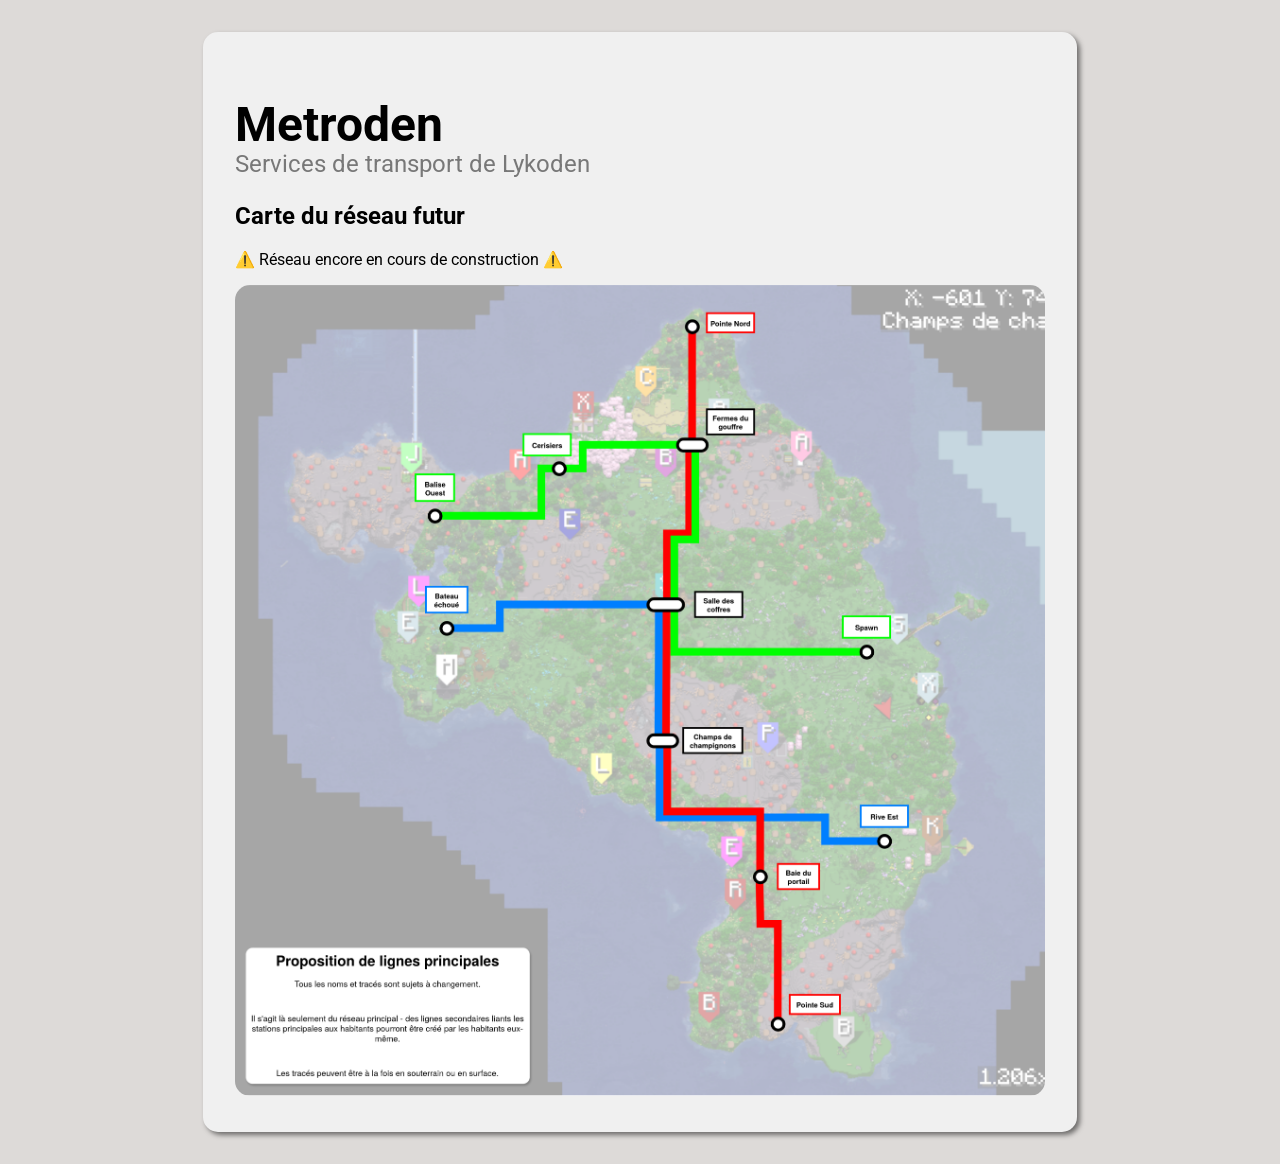
==== index.html @ 004fe8bf "feat: ajout du site" ====
<!DOCTYPE html>
<html lang="en">

<head>
    <meta charset="UTF-8">
    <meta name="viewport" content="width=device-width, initial-scale=1.0">
    <title>Metroden - Lykoden</title>
    <link rel="shortcut icon" href="https://avatars.githubusercontent.com/u/197493617?s=48&v=4" type="image/x-icon">
    <link rel="stylesheet" href="/assets/style.css">
</head>

<body>
    <main>
        <h1>Metroden</h1>
        <p class="subtitle">Services de transport de Lykoden</p>
        <!-- <h2>Carte du réseau actuel</h2> -->
        <!-- <img src="/assets/img/plan_metroden" alt="carte du réseau actuel"> -->
        <h2>Carte du réseau futur</h2>
        <p>⚠️ Réseau encore en cours de construction ⚠️</p>
        <img src="/assets/img/proposition_metroden.png" alt="carte du réseau futur">
    </main>
</body>

</html>
---- assets/style.css ----
/* Import Google font */

@import url('https://fonts.googleapis.com/css2?family=Roboto:ital,wght@0,100..900;1,100..900&display=swap');

/* Variables */

:root {
    --text: black;
    --text-lighter: rgba(0, 0, 0, 0.5);
    --body: rgb(221, 218, 216);
    --main: rgb(240, 240, 240);
    --border-radius: 15px;
    --accent: rgb(0, 176, 111);
    --shadow: rgba(0, 0, 0, 0.5) 3px 3px 5px;
}

@media (prefers-color-scheme: dark) {
    :root {
        --text: rgb(220, 220, 220);
        --text-lighter: rgba(255, 255, 255, 0.5);
        --body: rgb(26, 24, 23);
        --main: rgb(46, 46, 46);
        --link: rgb(228, 153, 41);
        --accent: rgb(0, 221, 140);
        --shadow: rgba(0, 176, 111, 0.384) 3px 3px 5px;
    }
}

/* El style */

* {
    font-family: Roboto, 'Gill Sans', 'Gill Sans MT', Calibri, 'Trebuchet MS', sans-serif;
    color: var(--text);
}

h1 {
    font-size: 3em;
}

.subtitle {
    color: var(--text-lighter);
    font-size: 1.5em;
    margin-top: -35px;
}

body {
    background-color: var(--body);
    margin: 0;
    display: flex;
    justify-content: center;
}

main {
    background-color: var(--main);
    border-radius: var(--border-radius);
    margin: 2em;
    padding: 2em;
    box-shadow: var(--shadow);
}

img {
    width: 100%;
    max-width: 90vh;
    border-radius: var(--border-radius);
    margin: auto;
}
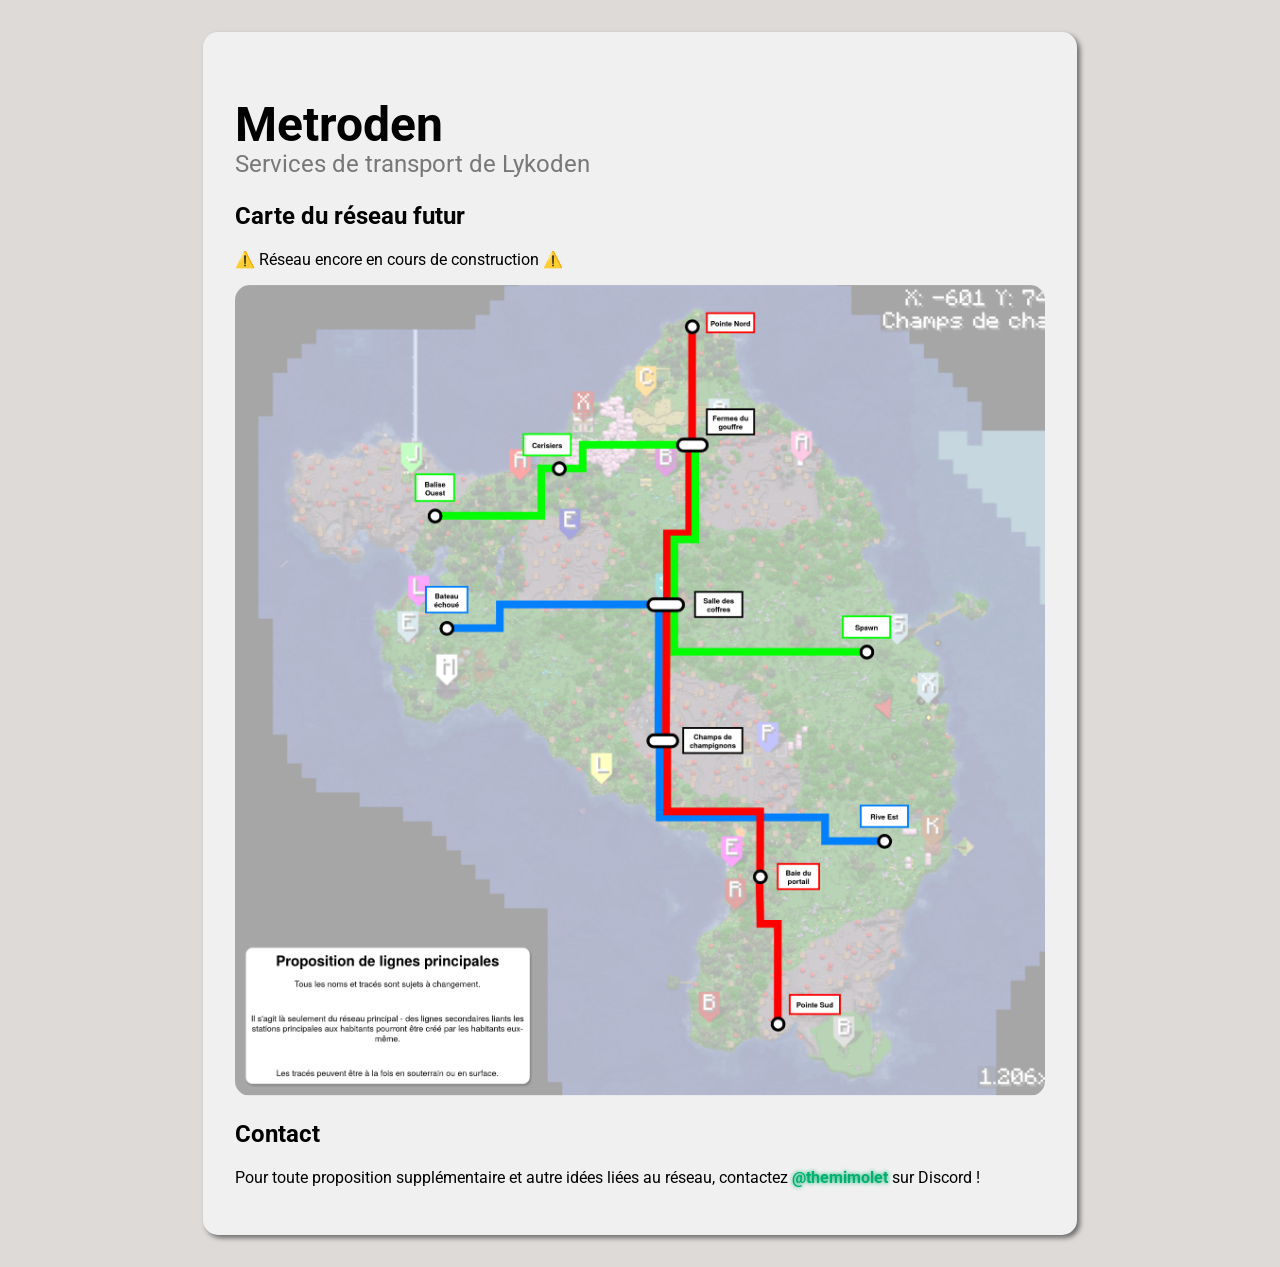
==== commit 7b82cf8a: "feat: ajout d'un lien pour ouvrir la carte en grand + espace contact" ====
--- a/index.html
+++ b/index.html
@@ -6,7 +6,7 @@
     <meta name="viewport" content="width=device-width, initial-scale=1.0">
     <title>Metroden - Lykoden</title>
     <link rel="shortcut icon" href="https://avatars.githubusercontent.com/u/197493617?s=48&v=4" type="image/x-icon">
-    <link rel="stylesheet" href="/assets/style.css">
+    <link rel="stylesheet" href="./assets/style.css">
 </head>
 
 <body>
@@ -17,7 +17,13 @@
         <!-- <img src="/assets/img/plan_metroden" alt="carte du réseau actuel"> -->
         <h2>Carte du réseau futur</h2>
         <p>⚠️ Réseau encore en cours de construction ⚠️</p>
-        <img src="/assets/img/proposition_metroden.png" alt="carte du réseau futur">
+        <a href="./assets/img/proposition_metroden.png">
+            <img src="./assets/img/proposition_metroden.png" alt="carte du réseau futur">
+        </a>
+        <h2>Contact</h2>
+        <p>Pour toute proposition supplémentaire et autre idées liées au réseau, contactez <span
+                class="discord-id">@themimolet</span> sur
+            Discord !</p>
     </main>
 </body>
 
--- a/assets/style.css
+++ b/assets/style.css
@@ -63,4 +63,10 @@
     max-width: 90vh;
     border-radius: var(--border-radius);
     margin: auto;
+}
+
+.discord-id {
+    font-weight: bolder;
+    color: var(--accent);
+    text-shadow: var(--accent) 0px 0px 4px;
 }
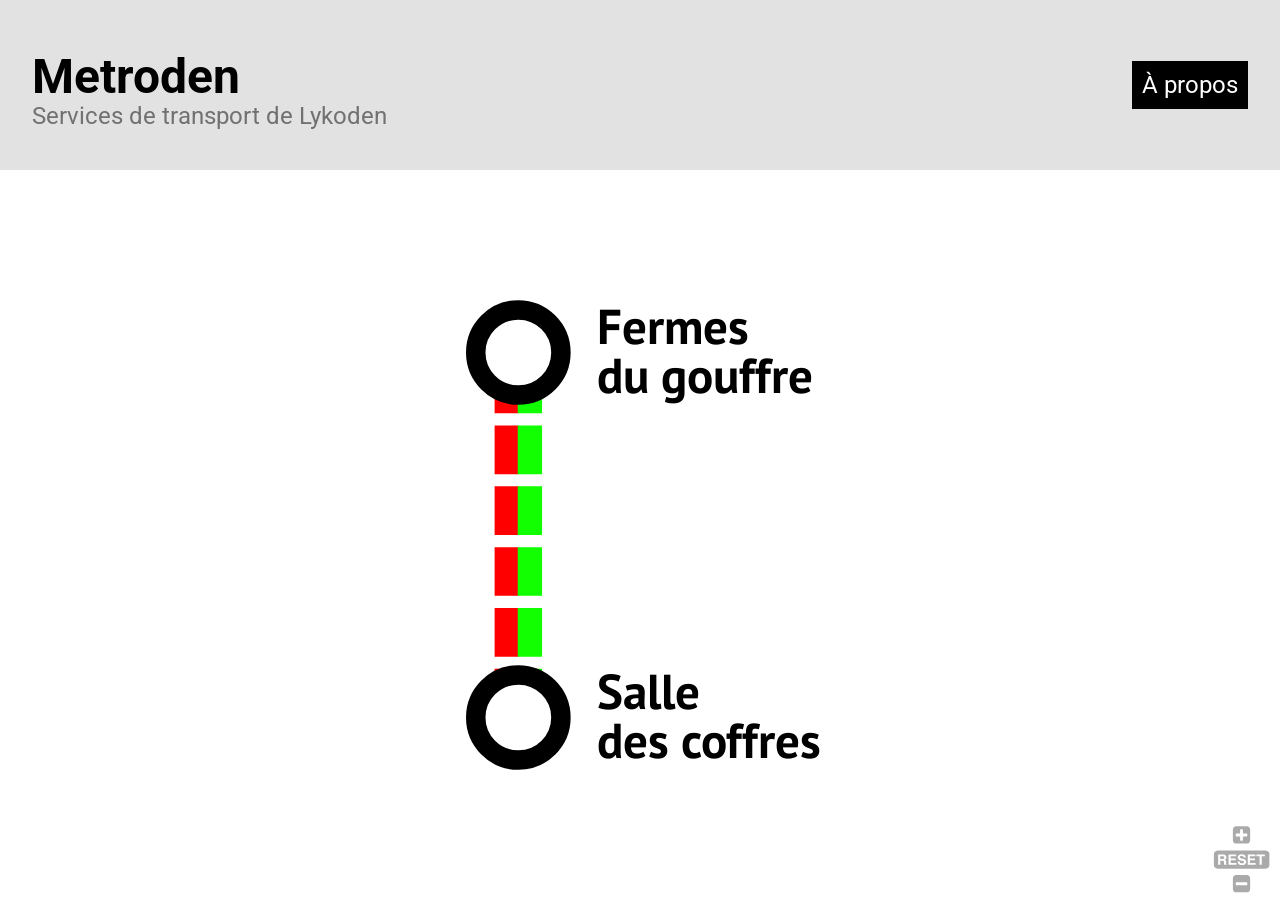
==== commit 3a509ea5: "feat: remaniement du site - carte interactive + page à propos" ====
--- a/index.html
+++ b/index.html
@@ -4,27 +4,64 @@
 <head>
     <meta charset="UTF-8">
     <meta name="viewport" content="width=device-width, initial-scale=1.0">
-    <title>Metroden - Lykoden</title>
+    <title>Metroden</title>
     <link rel="shortcut icon" href="https://avatars.githubusercontent.com/u/197493617?s=48&v=4" type="image/x-icon">
-    <link rel="stylesheet" href="./assets/style.css">
+    <link rel="stylesheet" href="./assets/css/style.css">
+    <script src="./assets/js/svg-pan-zoom.min.js"></script>
 </head>
 
 <body>
     <main>
-        <h1>Metroden</h1>
-        <p class="subtitle">Services de transport de Lykoden</p>
-        <!-- <h2>Carte du réseau actuel</h2> -->
-        <!-- <img src="/assets/img/plan_metroden" alt="carte du réseau actuel"> -->
-        <h2>Carte du réseau futur</h2>
-        <p>⚠️ Réseau encore en cours de construction ⚠️</p>
-        <a href="./assets/img/proposition_metroden.png">
-            <img src="./assets/img/proposition_metroden.png" alt="carte du réseau futur">
-        </a>
-        <h2>Contact</h2>
-        <p>Pour toute proposition supplémentaire et autre idées liées au réseau, contactez <span
-                class="discord-id">@themimolet</span> sur
-            Discord !</p>
+        <header>
+            <div>
+                <h1>Metroden</h1>
+                <p class="subtitle">Services de transport de Lykoden</p>
+            </div>
+            <nav>
+                <a href="./a-propos">À propos</a>
+            </nav>
+        </header>
+
+        <div id="plan-container">
+            <embed id="plan-metroden" type="image/svg+xml" alt="carte du réseau actuel"
+                src="./assets/img/plan_metroden.svg" />
+        </div>
+
     </main>
 </body>
 
+<script>
+
+    // Variable globale pour panZoomPlan
+    let panZoomPlan;
+
+    document.getElementById('plan-metroden').addEventListener('load', function () {
+        panZoomPlan = svgPanZoom(document.getElementById('plan-metroden'), {
+            controlIconsEnabled: true,
+            contain: true,
+            center: true
+        });
+    });
+
+    // Gérer le redimensionnement de la fenêtre
+    window.addEventListener('resize', function () {
+        if (panZoomPlan) {
+            panZoomPlan.resize();
+            panZoomPlan.updateBBox();
+            panZoomPlan.center();
+        }
+    });
+
+    // Gérer le redimensionnement de la boite
+    const resizeObserver = new ResizeObserver(function () {
+        if (panZoomPlan) {
+            panZoomPlan.resize();
+            panZoomPlan.updateBBox();
+            panZoomPlan.center();
+        }
+    });
+
+    resizeObserver.observe(document.getElementById('plan-container'));
+</script>
+
 </html>
--- a/assets/css/style.css
+++ b/assets/css/style.css
@@ -0,0 +1,129 @@
+/* Import Google font */
+
+@import url('https://fonts.googleapis.com/css2?family=Roboto:ital,wght@0,100..900;1,100..900&display=swap');
+
+/* Variables */
+
+:root {
+    --text: black;
+    --text-lighter: rgba(0, 0, 0, 0.5);
+    --header: rgb(226, 226, 226);
+    --body: rgb(254, 254, 254);
+    --main: rgb(240, 240, 240);
+    --border-radius: 15px;
+    --accent: rgb(0, 176, 111);
+    --shadow: rgba(0, 0, 0, 0.5) 3px 3px 5px;
+}
+
+@media (prefers-color-scheme: dark) {
+    :root {
+        --text: rgb(220, 220, 220);
+        --text-lighter: rgba(255, 255, 255, 0.5);
+        --header: rgb(26, 24, 23);
+        --body: rgb(47, 45, 44);
+        --main: rgb(46, 46, 46);
+        --link: rgb(228, 153, 41);
+        --accent: rgb(0, 221, 140);
+        --shadow: rgba(0, 176, 111, 0.384) 3px 3px 5px;
+    }
+}
+
+/* El style */
+
+* {
+    font-family: Roboto, 'Gill Sans', 'Gill Sans MT', Calibri, 'Trebuchet MS', sans-serif;
+    color: var(--text);
+}
+
+body {
+    background-color: var(--body);
+    margin: 0;
+    height: 100%;
+    padding: 0;
+}
+
+main {
+    display: flex;
+    flex-direction: column;
+    height: 100vh;
+}
+
+header {
+    padding: 1em 2em;
+    display: flex;
+    flex-direction: row;
+    justify-content: space-between;
+    align-content: center;
+    background-color: var(--header);
+}
+
+h1 {
+    font-size: 3em;
+}
+
+.subtitle {
+    color: var(--text-lighter);
+    font-size: 1.5em;
+    margin-top: -35px;
+}
+
+nav {
+    display: flex;
+    flex-direction: row;
+    align-self: center;
+}
+
+nav a {
+    font-size: 1.5em;
+    color: var(--body);
+    background-color: var(--text);
+    text-decoration: none;
+    padding: 10px;
+    height: fit-content;
+    transition: background-color 0.25s;
+}
+
+nav a:hover {
+    background-color: var(--accent);
+}
+
+/* Style pour le plan */
+
+#plan-container {
+    flex: 1;
+    overflow: hidden;
+}
+
+#plan-metroden {
+    flex: 1;
+    border: none;
+    width: 100%;
+    height: 100%;
+    background-color: white;
+}
+
+/* Style pour la page à propos */
+
+#a-propos {
+    padding: 1em 2em;
+}
+
+img {
+    width: 100%;
+    max-width: 90vh;
+    border-radius: var(--border-radius);
+}
+
+.discord-id {
+    font-weight: bolder;
+    color: var(--accent);
+    text-shadow: var(--accent) 0px 0px 4px;
+}
+
+@media screen and (max-width: 500px) {
+    header {
+        padding: 0em 2em 2em;
+        flex-direction: column;
+    }
+
+}
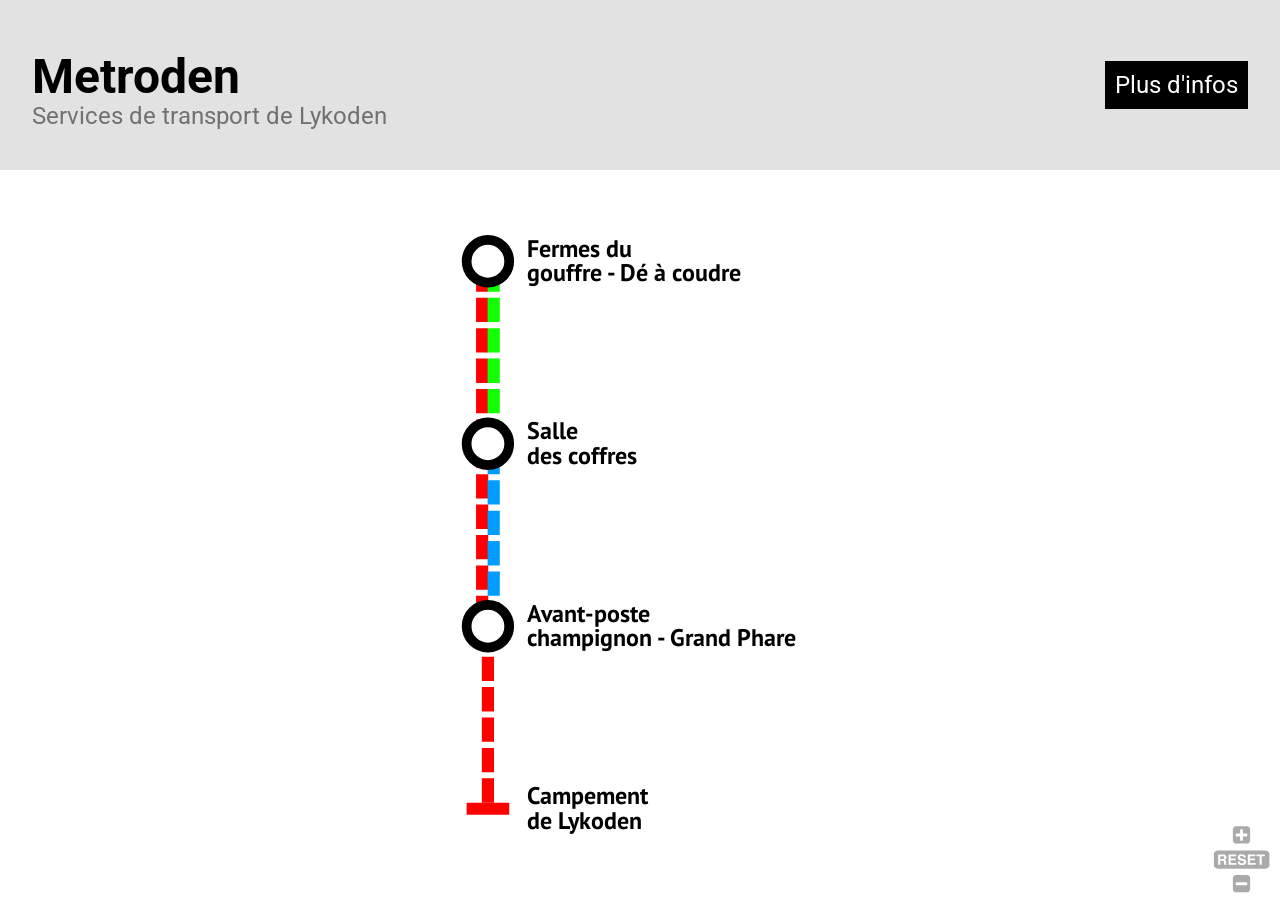
==== commit 82355546: "feat: renommage de à propos à infos + actualisation de la carte" ====
--- a/index.html
+++ b/index.html
@@ -18,7 +18,7 @@
                 <p class="subtitle">Services de transport de Lykoden</p>
             </div>
             <nav>
-                <a href="./a-propos">À propos</a>
+                <a href="./info">Plus d'infos</a>
             </nav>
         </header>
 
--- a/assets/css/style.css
+++ b/assets/css/style.css
@@ -104,7 +104,7 @@
 
 /* Style pour la page à propos */
 
-#a-propos {
+#infos {
     padding: 1em 2em;
 }
 
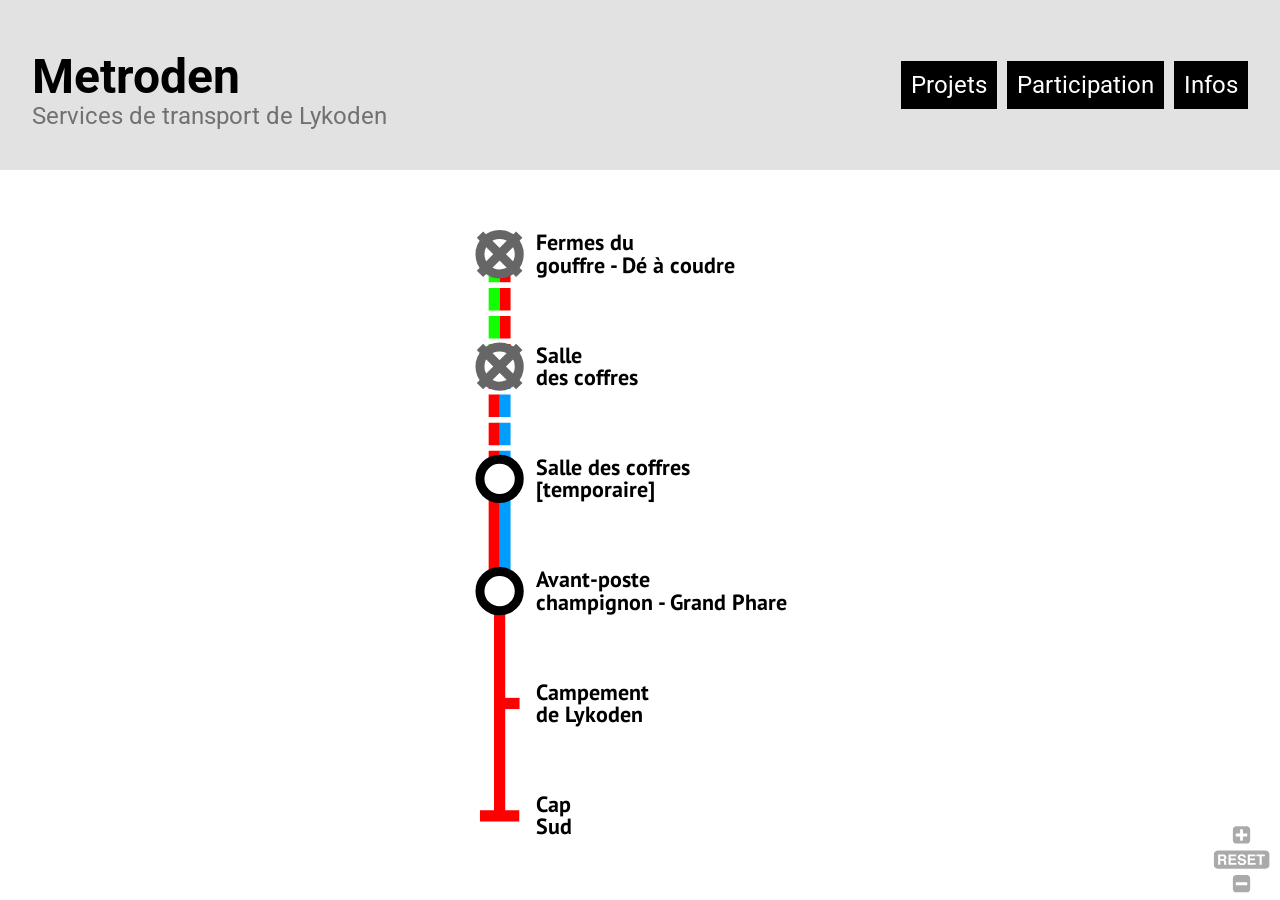
==== commit 9ece4444: "feat: nouvelles pages pour le site" ====
--- a/index.html
+++ b/index.html
@@ -18,7 +18,9 @@
                 <p class="subtitle">Services de transport de Lykoden</p>
             </div>
             <nav>
-                <a href="./info">Plus d'infos</a>
+                <a href="./infos">Infos</a>
+                <a href="./participation">Participation</a>
+                <a href="./projets">Projets</a>
             </nav>
         </header>
 
--- a/assets/css/style.css
+++ b/assets/css/style.css
@@ -69,8 +69,10 @@
 
 nav {
     display: flex;
-    flex-direction: row;
+    flex-direction: row-reverse;
+    flex-wrap: wrap;
     align-self: center;
+    gap: 10px;
 }
 
 nav a {
@@ -81,6 +83,7 @@
     padding: 10px;
     height: fit-content;
     transition: background-color 0.25s;
+    text-align: center;
 }
 
 nav a:hover {
@@ -114,7 +117,7 @@
     border-radius: var(--border-radius);
 }
 
-.discord-id {
+.accent {
     font-weight: bolder;
     color: var(--accent);
     text-shadow: var(--accent) 0px 0px 4px;
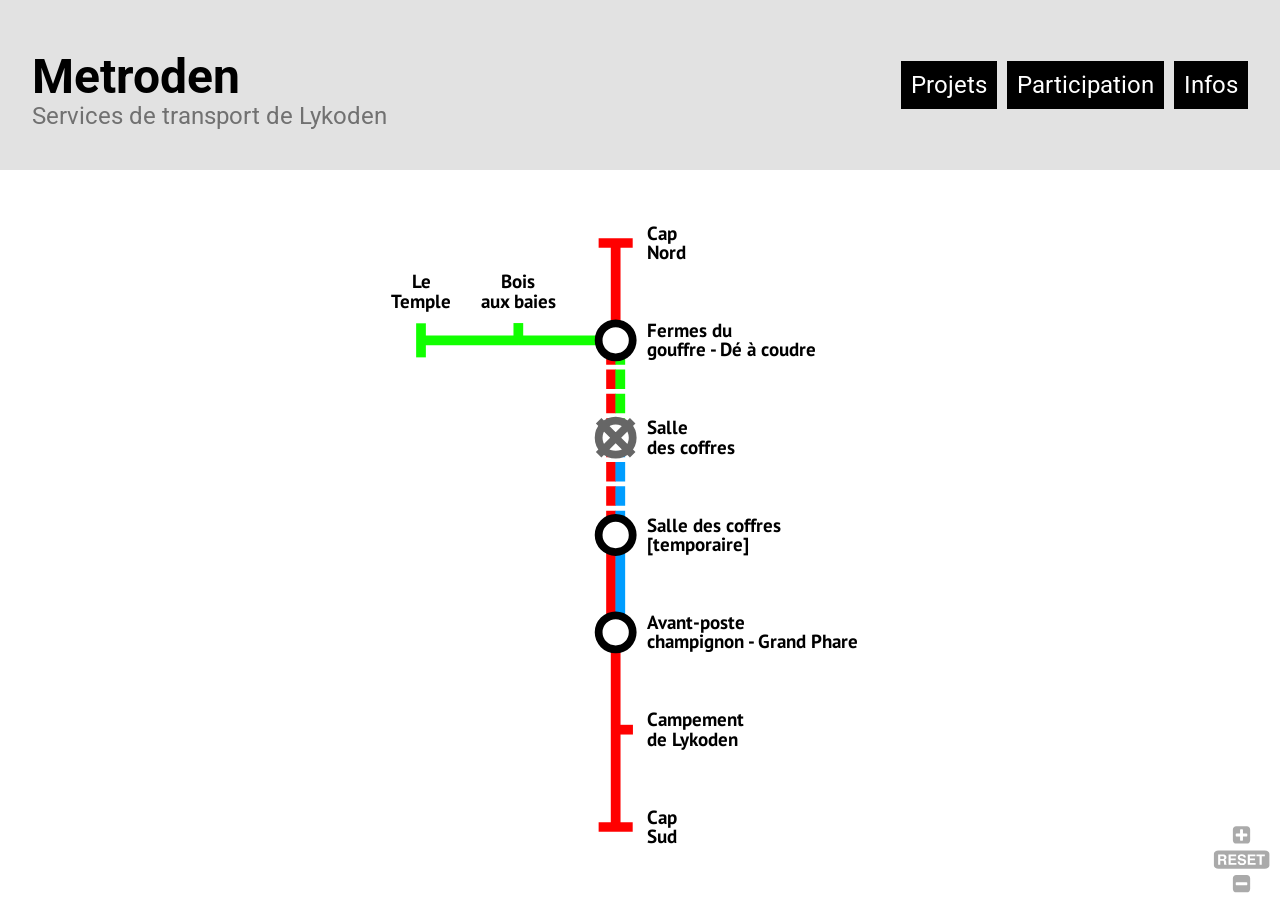
==== commit 275aa328: "feat: nouvelles métadonnées + actualisation des infos" ====
--- a/index.html
+++ b/index.html
@@ -1,5 +1,5 @@
 <!DOCTYPE html>
-<html lang="en">
+<html lang="fr">
 
 <head>
     <meta charset="UTF-8">
@@ -7,6 +7,14 @@
     <title>Metroden</title>
     <link rel="shortcut icon" href="https://avatars.githubusercontent.com/u/197493617?s=48&v=4" type="image/x-icon">
     <link rel="stylesheet" href="./assets/css/style.css">
+    <meta property="og:title" content="Metroden">
+    <meta property="og:description" content="Site officiel des services de transport de Lykoden">
+    <meta property="og:image" content="https://avatars.githubusercontent.com/u/197493617?s=48&v=4">
+    <meta property="og:type" content="website">
+    <meta name="twitter:card" content="./assets/img/minia.png">
+    <meta name="twitter:title" content="Metroden">
+    <meta name="twitter:description" content="Site officiel des services de transport de Lykoden">
+    <meta name="twitter:image" content="https://avatars.githubusercontent.com/u/197493617?s=48&v=4">
     <script src="./assets/js/svg-pan-zoom.min.js"></script>
 </head>
 
--- a/assets/css/style.css
+++ b/assets/css/style.css
@@ -11,7 +11,7 @@
     --body: rgb(254, 254, 254);
     --main: rgb(240, 240, 240);
     --border-radius: 15px;
-    --accent: rgb(0, 176, 111);
+    --accent: rgb(0, 188, 119);
     --shadow: rgba(0, 0, 0, 0.5) 3px 3px 5px;
 }
 
@@ -120,8 +120,23 @@
 .accent {
     font-weight: bolder;
     color: var(--accent);
-    text-shadow: var(--accent) 0px 0px 4px;
 }
+
+.rouge {
+    font-weight: bolder;
+    color: rgb(214, 0, 0);
+}
+
+.verte {
+    font-weight: bolder;
+    color: rgb(0, 158, 0);
+}
+
+.bleue {
+    font-weight: bolder;
+    color: rgb(0, 148, 223);
+}
+
 
 @media screen and (max-width: 500px) {
     header {
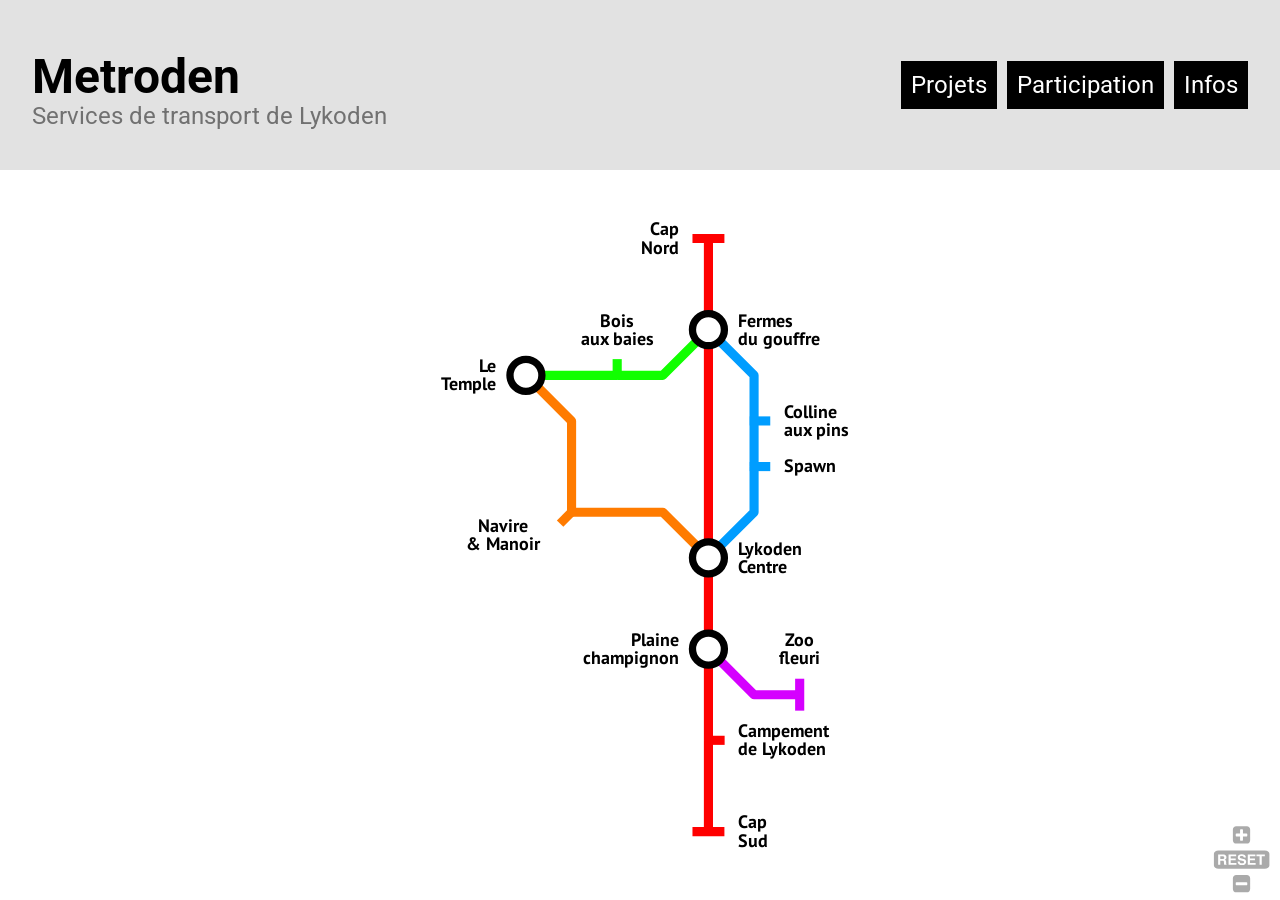
==== commit 85ef7a2b: "feat: ajout d'Hammerjs pour le support des appareils mobiles" ====
--- a/index.html
+++ b/index.html
@@ -16,6 +16,7 @@
     <meta name="twitter:description" content="Site officiel des services de transport de Lykoden">
     <meta name="twitter:image" content="https://avatars.githubusercontent.com/u/197493617?s=48&v=4">
     <script src="./assets/js/svg-pan-zoom.min.js"></script>
+    <script src="./assets/js/hammer.min.js.js"></script>
 </head>
 
 <body>
@@ -42,6 +43,64 @@
 
 <script>
 
+    var eventsHandler;
+
+    eventsHandler = {
+        haltEventListeners: ['touchstart', 'touchend', 'touchmove', 'touchleave', 'touchcancel']
+        , init: function (options) {
+            var instance = options.instance
+                , initialScale = 1
+                , pannedX = 0
+                , pannedY = 0
+
+            // Init Hammer
+            // Listen only for pointer and touch events
+            this.hammer = Hammer(options.svgElement, {
+                inputClass: Hammer.SUPPORT_POINTER_EVENTS ? Hammer.PointerEventInput : Hammer.TouchInput
+            })
+
+            // Enable pinch
+            this.hammer.get('pinch').set({ enable: true })
+
+            // Handle double tap
+            this.hammer.on('doubletap', function (ev) {
+                instance.zoomIn()
+            })
+
+            // Handle pan
+            this.hammer.on('panstart panmove', function (ev) {
+                // On pan start reset panned variables
+                if (ev.type === 'panstart') {
+                    pannedX = 0
+                    pannedY = 0
+                }
+
+                // Pan only the difference
+                instance.panBy({ x: ev.deltaX - pannedX, y: ev.deltaY - pannedY })
+                pannedX = ev.deltaX
+                pannedY = ev.deltaY
+            })
+
+            // Handle pinch
+            this.hammer.on('pinchstart pinchmove', function (ev) {
+                // On pinch start remember initial zoom
+                if (ev.type === 'pinchstart') {
+                    initialScale = instance.getZoom()
+                    instance.zoomAtPoint(initialScale * ev.scale, { x: ev.center.x, y: ev.center.y })
+                }
+
+                instance.zoomAtPoint(initialScale * ev.scale, { x: ev.center.x, y: ev.center.y })
+            })
+
+            // Prevent moving the page on some devices when panning over SVG
+            options.svgElement.addEventListener('touchmove', function (e) { e.preventDefault(); });
+        }
+
+        , destroy: function () {
+            this.hammer.destroy()
+        }
+    }
+
     // Variable globale pour panZoomPlan
     let panZoomPlan;
 
@@ -49,7 +108,8 @@
         panZoomPlan = svgPanZoom(document.getElementById('plan-metroden'), {
             controlIconsEnabled: true,
             contain: true,
-            center: true
+            center: true,
+            customEventsHandler: eventsHandler
         });
     });
 
